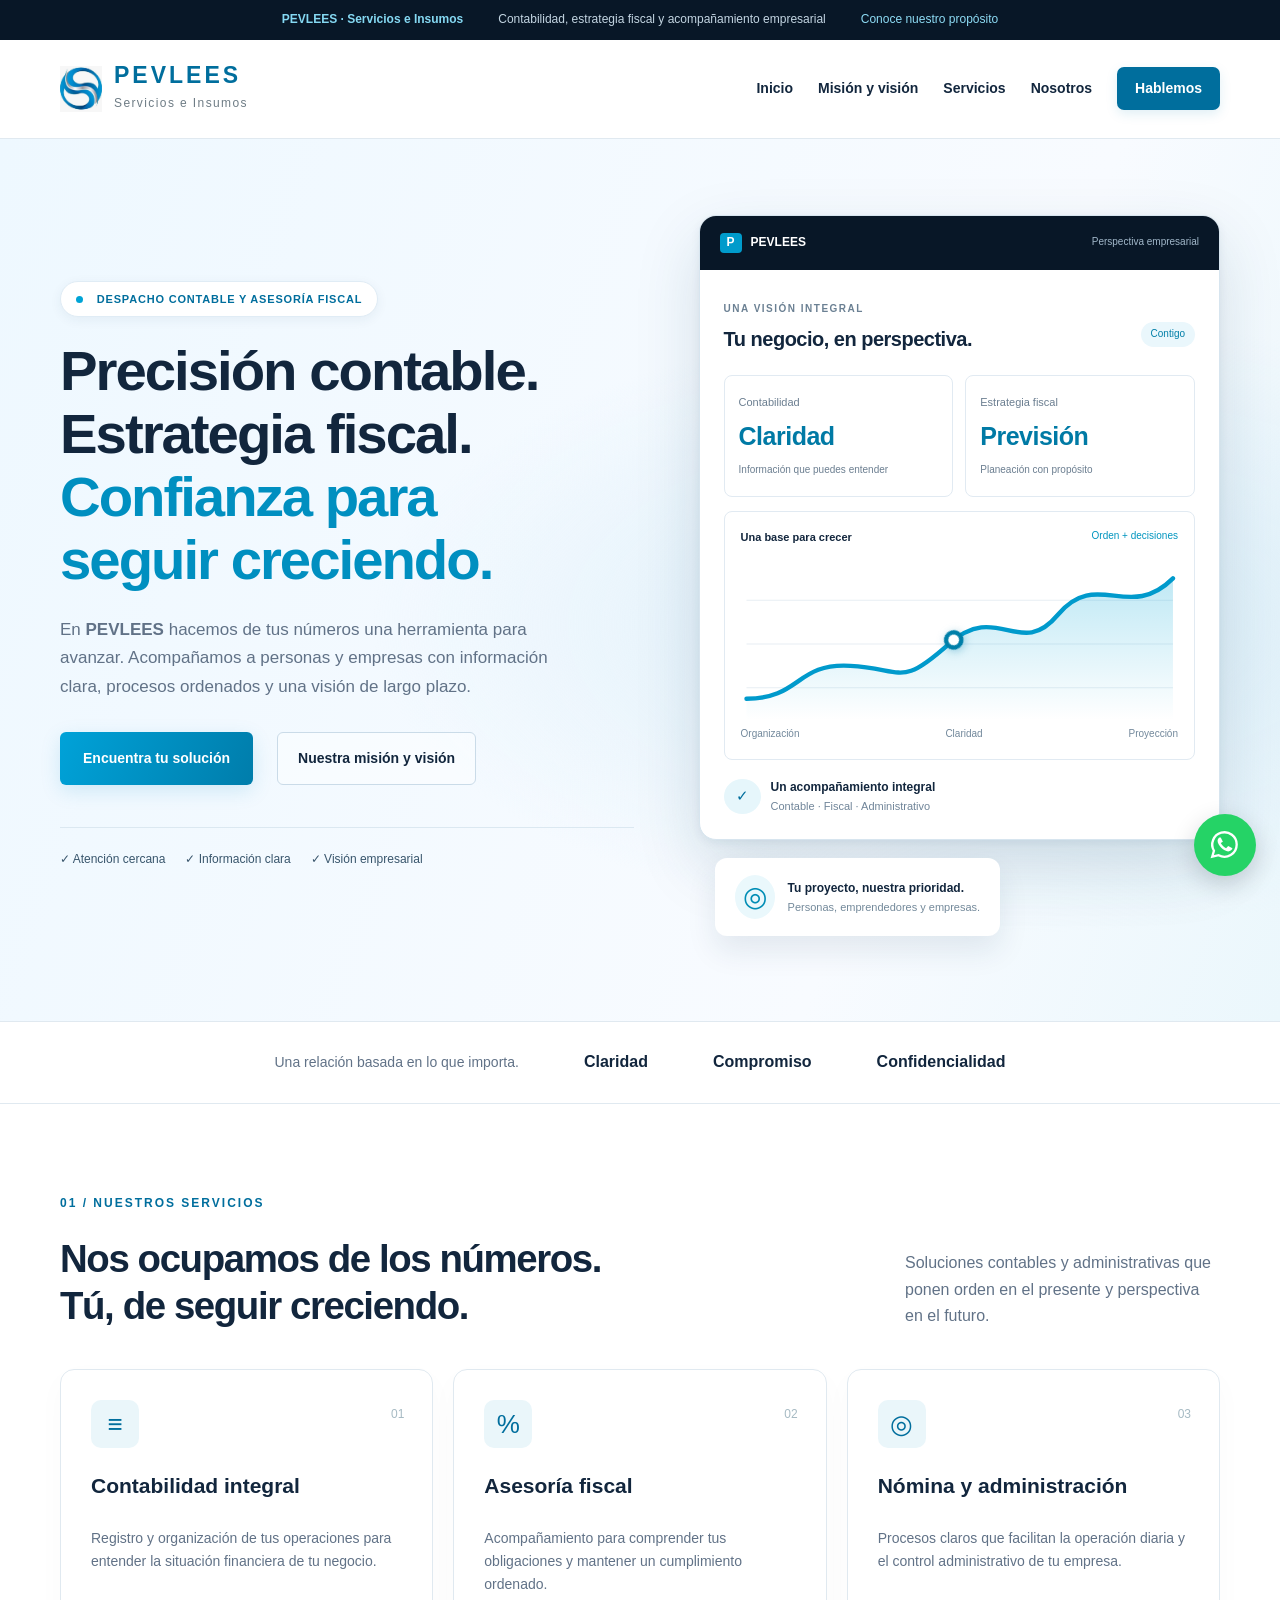
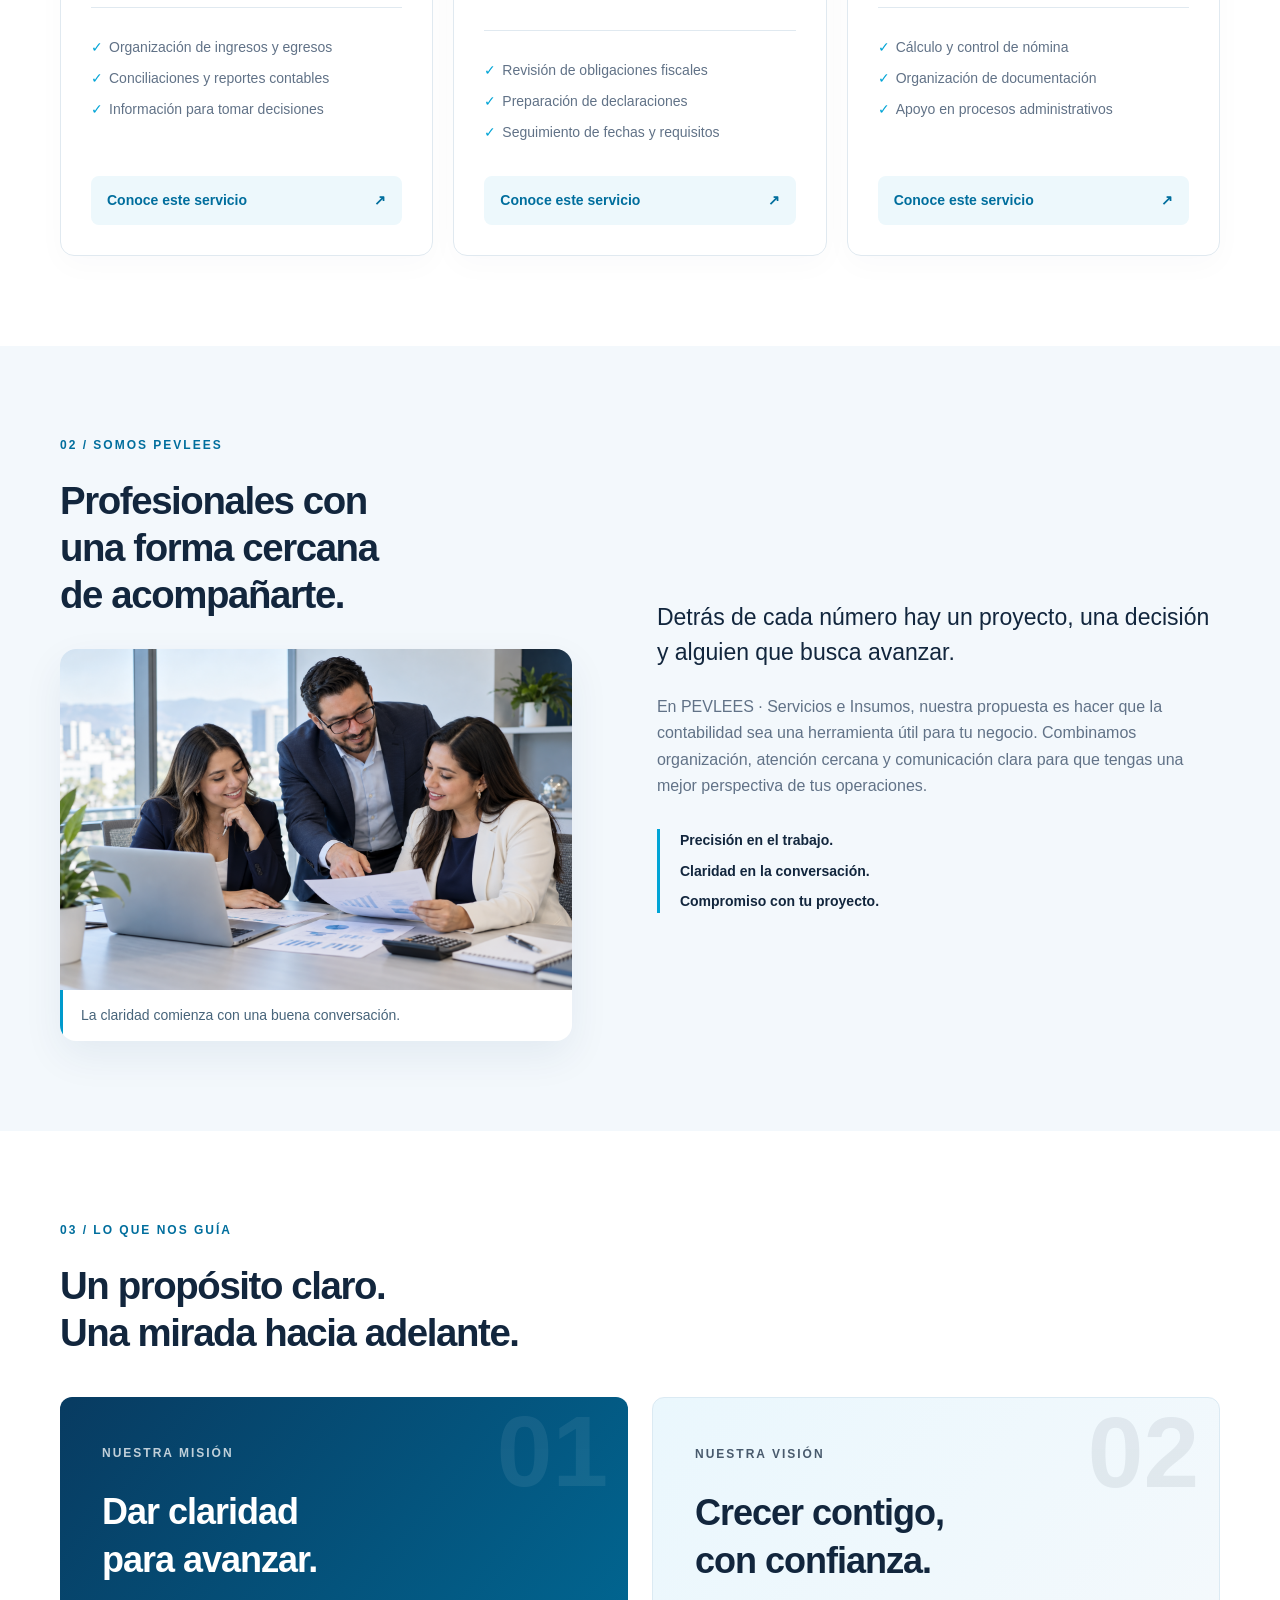
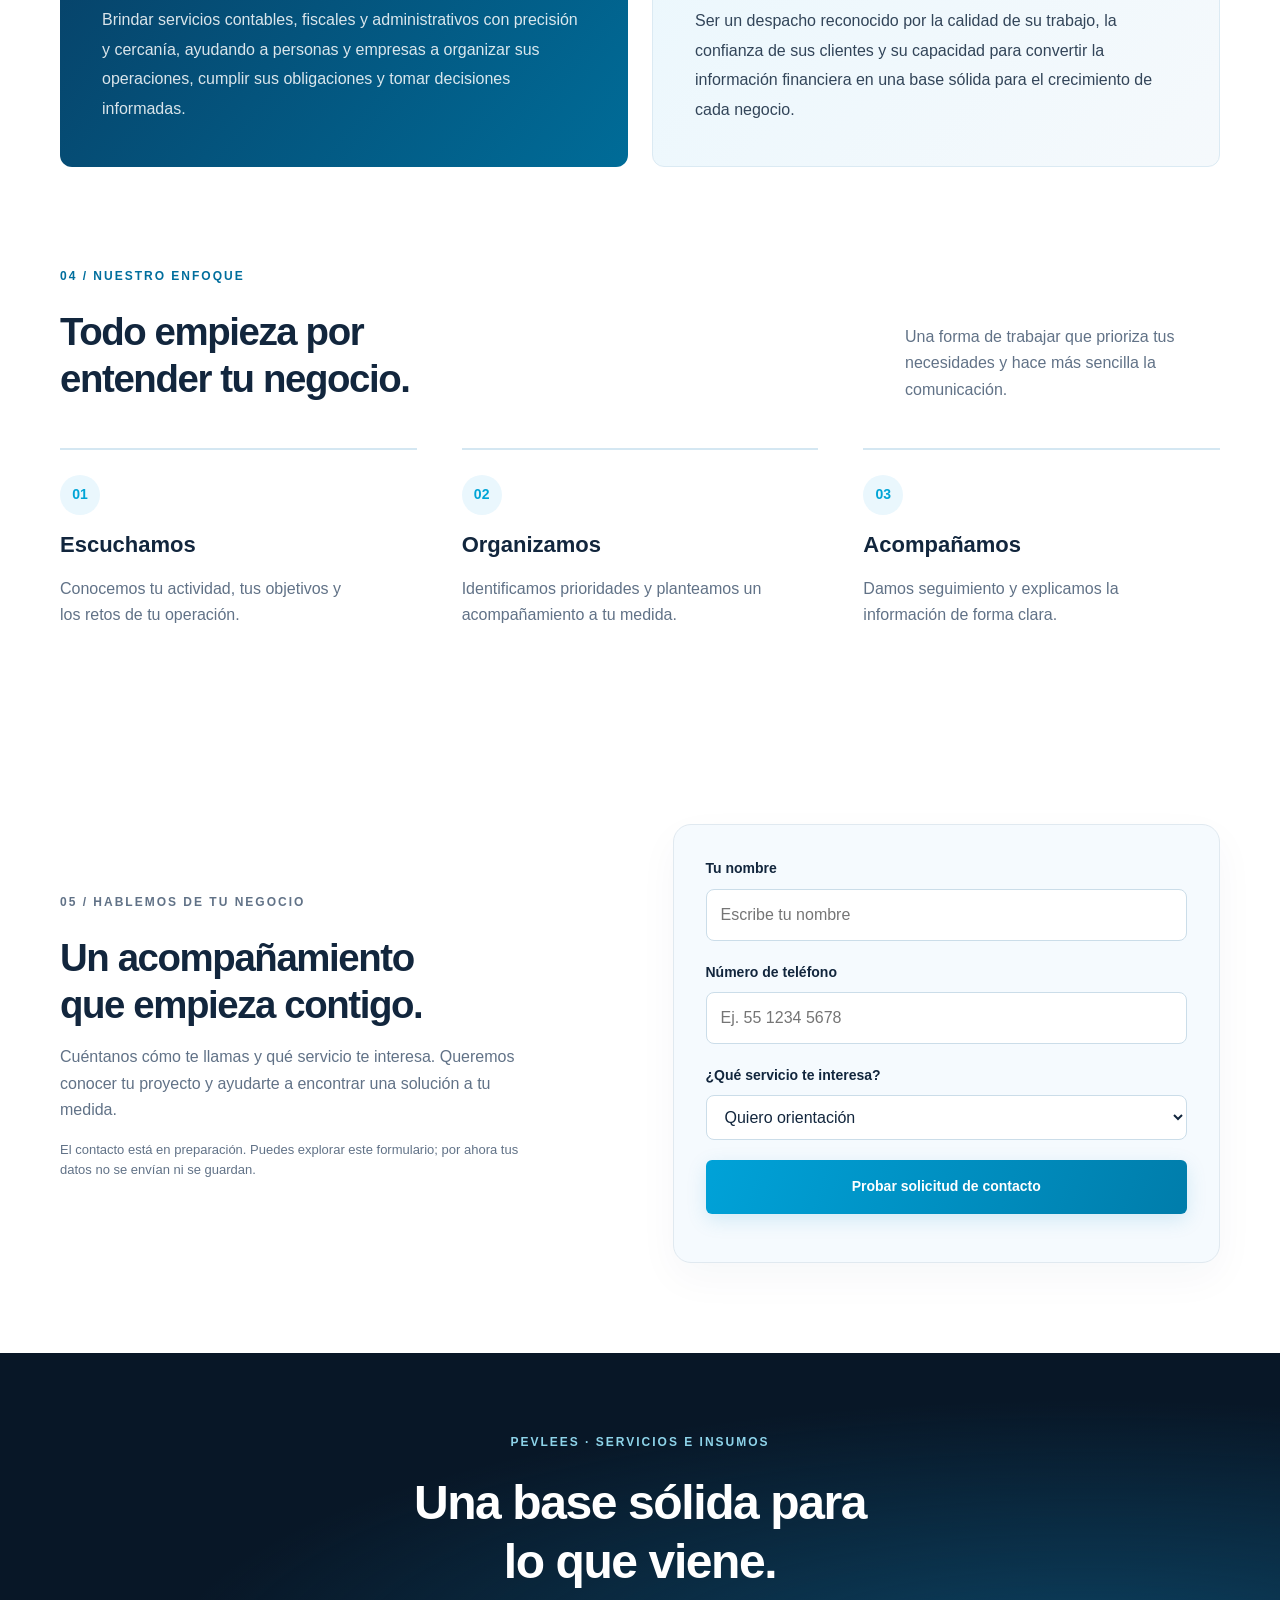
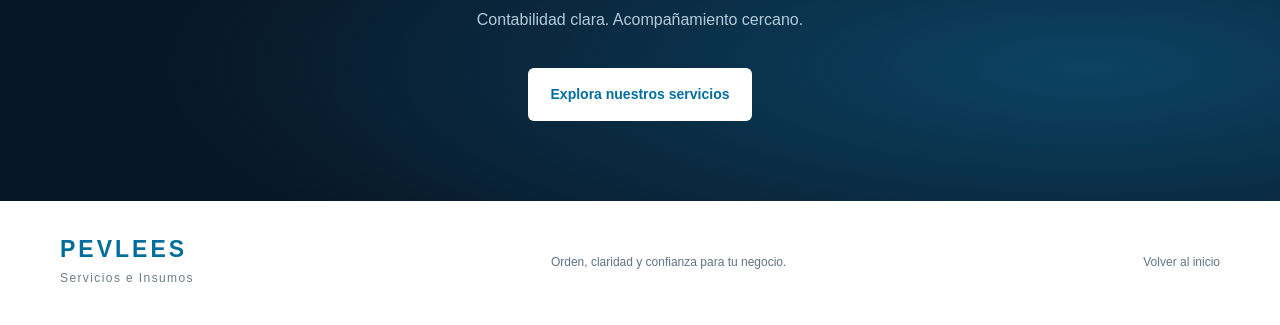
==== index.html @ 110e524c "Add files via upload" ====
<!DOCTYPE html>
<html lang="es"><head><meta charset="UTF-8"><meta name="viewport" content="width=device-width,initial-scale=1"><meta name="description" content="PEVLEES · Servicios e Insumos. Acompañamiento contable, fiscal y administrativo para tu negocio."><title>PEVLEES · Servicios e Insumos</title><link rel="icon" href="data:image/svg+xml,%3Csvg xmlns='http://www.w3.org/2000/svg' viewBox='0 0 32 32'%3E%3Crect width='32' height='32' rx='8' fill='%23006491'/%3E%3Ctext x='9' y='24' fill='white' font-size='24' font-family='Arial'%3EP%3C/text%3E%3C/svg%3E"><style>:root{--blue:#00567e;--navy:#07364d;--cyan:#009cce;--text:#193e50;--muted:#627782;--line:#dce7eb;--pale:#f2f8fa}*{box-sizing:border-box}html{scroll-behavior:smooth;scroll-padding-top:100px}body{margin:0;font-family:Inter,'Segoe UI',Arial,sans-serif;color:var(--text);background:#fff;font-size:16px;line-height:1.65}a{color:inherit;text-decoration:none}a:focus-visible{outline:3px solid var(--cyan);outline-offset:5px}header{max-width:1280px;margin:auto;padding:22px 50px;display:flex;align-items:center;justify-content:space-between;gap:30px;border-bottom:1px solid var(--line)}.brand{display:flex;align-items:center;gap:12px}.brand strong{display:block;font-size:23px;letter-spacing:3px;line-height:1.2;color:var(--blue)}.brand small{font-size:12px;letter-spacing:1.4px;color:#6e7c85}.brand-icon{display:block;width:42px;height:46px;overflow:hidden;position:relative}.brand-icon img{width:98px;max-width:none;position:absolute;left:-28px;top:-27px}nav{display:flex;gap:30px;align-items:center;font-size:14px;font-weight:600}nav a:hover,.text-link:hover{color:var(--cyan)}.nav-cta{border:1px solid #b5cdd7;padding:10px 18px;border-radius:7px}.hero{max-width:1280px;margin:auto;padding:76px 50px 68px;display:grid;grid-template-columns:1.12fr 1fr;gap:62px;align-items:center}.eyebrow{font-size:12px;font-weight:700;letter-spacing:2px;color:var(--blue);margin:0 0 22px}.eyebrow span{display:inline-block;width:7px;height:7px;background:var(--cyan);border-radius:50%;margin-right:10px}h1{font-size:clamp(42px,4.8vw,65px);line-height:1.12;letter-spacing:-2.5px;font-weight:650;margin:0 0 24px}h1 em{font-style:normal;color:var(--blue)}.intro{max-width:440px;font-size:18px;line-height:1.7;color:var(--muted);margin:0 0 30px}.actions{display:flex;align-items:center;gap:24px;flex-wrap:wrap}.button{display:inline-block;background:var(--blue);color:white;padding:14px 23px;border-radius:6px;font-size:14px;font-weight:650;transition:background .2s,transform .2s}.button:hover{background:#003e5e;transform:translateY(-2px)}.text-link{font-size:14px;font-weight:600;border-bottom:1px solid #a9c6d3;padding:8px 0}.hero-foot{display:flex;align-items:center;gap:15px;margin-top:42px;font-size:12px;color:var(--muted)}.hero-foot i{height:4px;width:4px;border-radius:50%;background:#a2b8c0}.hero-panel{background:linear-gradient(135deg,#e7f5fa,#f5f8fa);border:1px solid #e1edf1;border-radius:18px;padding:30px 28px 24px;position:relative}.logo-stage{height:320px;display:flex;align-items:center;justify-content:center;overflow:hidden;border-radius:10px;background:#f7f7f7}.logo-stage img{width:100%;max-width:365px;display:block}.panel-note{background:white;border:1px solid #e2ecf0;box-shadow:0 12px 35px #0b5b7610;border-radius:9px;display:flex;align-items:center;gap:14px;padding:18px;margin: -10px 12px 0;position:relative}.note-symbol{background:#e6f6fb;color:var(--blue);padding:5px 12px;border-radius:50%;font-size:22px}.panel-note strong{font-size:14px}.panel-note p{font-size:12px;color:var(--muted);margin:3px 0 0}.panel-label{display:block;text-align:center;letter-spacing:3px;font-size:10px;color:#72929f;margin-top:20px}.principles{background:var(--pale);border-top:1px solid var(--line);border-bottom:1px solid var(--line);display:flex;justify-content:center;align-items:center;gap:65px;padding:25px 30px}.principles p{font-size:14px;color:var(--muted);margin:0}.principles span{font-size:16px;font-weight:650}.section{max-width:1280px;padding:85px 50px;margin:auto}h2{font-size:clamp(30px,3vw,42px);font-weight:600;line-height:1.22;letter-spacing:-1.4px;margin:0}h3{line-height:1.35}.section-head{display:flex;justify-content:space-between;gap:55px;align-items:flex-end;margin-bottom:40px}.section-head>p{max-width:315px;color:var(--muted);font-size:16px;margin:0}.services{display:grid;grid-template-columns:repeat(3,1fr);gap:20px}.services article{border:1px solid var(--line);border-radius:12px;padding:30px;position:relative;transition:border-color .2s,transform .2s}.services article:hover{border-color:var(--cyan);transform:translateY(-4px)}.service-icon{display:inline-flex;align-items:center;justify-content:center;width:48px;height:48px;background:#eaf6fa;color:var(--blue);font-size:26px;border-radius:10px}.number{position:absolute;right:28px;top:35px;font-size:12px;color:#a6bac3}.services h3{font-size:21px;margin:24px 0 12px}.services p,.services li{font-size:14px;color:var(--muted)}.services ul{padding:20px 0 0;margin:20px 0 0;list-style:none;border-top:1px solid var(--line)}.services li{margin:8px 0;padding-left:18px;position:relative}.services li:before{content:'✓';position:absolute;left:0;color:var(--cyan)}.about{display:grid;grid-template-columns:1fr 1.1fr;gap:85px;background:var(--pale);max-width:none;padding-left:max(50px,calc((100vw - 1180px)/2));padding-right:max(50px,calc((100vw - 1180px)/2))}.about-copy p{color:var(--muted)}.about-copy .large{font-size:23px;line-height:1.55;color:var(--text);margin-top:0}.about-detail{margin-top:30px;padding-left:20px;border-left:3px solid var(--cyan);display:grid;gap:7px;font-size:14px;font-weight:600}.philosophy-grid{display:grid;grid-template-columns:1fr 1fr;gap:24px;margin-top:40px}.philosophy-grid article{padding:42px;border-radius:12px;background:var(--blue);color:white}.philosophy-grid article+article{background:#edf6f9;color:var(--text)}.tag{font-size:12px;letter-spacing:2px;font-weight:650;opacity:.75}.philosophy h3{font-size:34px;letter-spacing:-1px;margin:23px 0 20px}.philosophy-grid p{font-size:16px;line-height:1.85;opacity:.85;margin:0}.approach{padding-top:25px}.steps{display:grid;grid-template-columns:repeat(3,1fr);gap:45px;margin-top:45px}.steps article{border-top:1px solid var(--line);padding-top:25px}.steps span{font-size:14px;color:var(--cyan);font-weight:700}.steps h3{font-size:22px;margin:15px 0 10px}.steps p{color:var(--muted);font-size:16px;max-width:300px}.closing{text-align:center;padding:70px 24px;background:var(--navy);color:white}.closing .eyebrow{color:#8ed4ea}.closing h2{font-size:46px}.closing>p:not(.eyebrow){color:#b3cbd7}.light{background:white;color:var(--blue);margin-top:18px}.light:hover{background:#dff1f7}footer{max-width:1280px;margin:auto;display:flex;align-items:center;justify-content:space-between;gap:25px;padding:35px 50px}footer p,footer a{font-size:12px;color:var(--muted)}.skip{position:absolute;top:-100px;background:white;padding:12px;z-index:10}.skip:focus{top:10px}@media(max-width:950px){header{padding:20px 25px}nav{gap:18px}nav .nav-cta{display:none}.hero{padding:55px 30px;gap:30px}h1{font-size:48px}.logo-stage{height:280px}.principles{gap:30px;flex-wrap:wrap}.section{padding:65px 30px}.services article{padding:23px}.about{gap:40px}.section-head{gap:30px}.section-head>p{max-width:260px}footer{padding:30px}}@media(max-width:650px){html{scroll-padding-top:25px}header{flex-wrap:wrap;gap:15px}.brand strong{font-size:21px}nav{width:100%;justify-content:space-between;font-size:13px;gap:10px;padding-top:10px;border-top:1px solid var(--line)}.hero{grid-template-columns:1fr;padding:42px 24px;gap:35px}h1{font-size:48px}.hero-foot{margin-top:25px;gap:10px}.hero-panel{padding:20px}.logo-stage{height:300px}.panel-note{margin:-5px 0 0}.principles{padding:24px;gap:16px 25px;justify-content:flex-start}.principles p{width:100%}.principles span{font-size:14px}.section{padding:55px 24px}.section-head{display:block}.section-head>p{max-width:none;margin-top:20px}.services,.about,.philosophy-grid,.steps{grid-template-columns:1fr}.services article{padding:28px}.about{gap:25px}.philosophy-grid article{padding:30px}.steps{gap:15px}.steps p{max-width:none}.closing h2{font-size:37px}.closing{padding:55px 24px}footer{flex-wrap:wrap;padding:30px 24px}footer p{width:100%;margin:0;order:3}}@media(prefers-reduced-motion:reduce){html{scroll-behavior:auto}*{transition:none!important}}
:root{--blue:#006e9d;--navy:#081727;--cyan:#00a4d6;--text:#12263d;--muted:#617287;--line:#e0e9f0;--pale:#f3f8fc}.topbar{background:#081727;color:#c3d5e2;display:flex;justify-content:center;align-items:center;gap:35px;padding:10px 24px;font-size:12px}.topbar>span{color:#85d9f3;font-weight:600}.topbar p{margin:0}.topbar a{color:#8edcf5}header{max-width:1320px;padding:22px 60px}nav{gap:25px}.nav-cta{background:var(--blue);color:white;border:0;box-shadow:0 4px 12px #007daf20}.nav-cta:hover{color:white;background:var(--navy)}.hero-wrap{background:radial-gradient(ellipse at 80% 55%,#d9edf8 0,transparent 45%),linear-gradient(110deg,#eef8ff,#f8fbff 70%,#ebf7fc)}.hero{max-width:1320px;min-height:650px;padding:76px 60px 85px;gap:65px;grid-template-columns:1.1fr 1fr}.hero-badge{display:inline-block;background:white;border:1px solid #e0ecf5;box-shadow:0 3px 12px #213b5910;padding:8px 15px;border-radius:30px;letter-spacing:.8px;font-size:11px}h1{font-size:clamp(42px,4.4vw,60px);font-weight:750;letter-spacing:-2px;line-height:1.12}h1 em{color:#008fc0}.intro{font-size:17px;max-width:510px}.button{background:linear-gradient(110deg,#00a2d8,#007dab);box-shadow:0 6px 20px #008cbe25;padding:15px 23px}.text-link{border:1px solid #cadbe8;padding:14px 20px;border-radius:6px;background:#ffffff60}.hero-foot{border-top:1px solid #dbe8f1;padding-top:22px;gap:20px;flex-wrap:wrap;color:#38556c;font-size:12px}.hero-panel{border:0;background:transparent;border-radius:0;padding:0;position:relative}.dashboard{border-radius:17px;overflow:hidden;background:white;box-shadow:0 25px 65px #123b5d25,0 3px 10px #123b5d10;transform:rotate(-1deg);border:1px solid #d7e5ef}.dashboard-top{background:#081727;color:white;padding:17px 20px;display:flex;align-items:center;gap:9px;font-size:12px}.dashboard-top>span:last-child{margin-left:auto;color:#a1b7c9;font-size:10px}.dash-mark{background:#009bcb;padding:0 7px;border-radius:4px;font-weight:700}.dashboard-body{padding:24px}.dash-title{display:flex;justify-content:space-between;align-items:center;gap:10px}.dash-title small{font-size:10px;font-weight:700;letter-spacing:1.5px;color:#6b8093}.dash-title h3{font-size:20px;letter-spacing:-.5px;margin:6px 0 22px}.dash-pill{padding:4px 10px;border-radius:15px;background:#eaf7fc;color:#007fa8;font-size:10px}.dash-metrics{display:grid;grid-template-columns:1fr 1fr;gap:12px}.dash-metrics>div{border:1px solid #e1eaf2;border-radius:8px;padding:17px 14px}.dash-metrics span,.dash-metrics small{display:block;color:#6b7e90;font-size:11px}.dash-metrics strong{display:block;color:#007aa5;font-size:25px;letter-spacing:-.5px;margin:5px 0}.dash-metrics small{font-size:10px}.dash-chart{border:1px solid #e1eaf2;border-radius:8px;padding:16px;margin-top:14px}.dash-chart>div:first-child{display:flex;justify-content:space-between;gap:12px;font-size:11px}.dash-chart>div:first-child span{color:#0095bf;font-size:10px}.dash-chart svg{display:block;width:100%;height:auto;margin-top:16px}.chart-labels{display:flex;justify-content:space-between;color:#72889b;font-size:10px}.dash-bottom{display:flex;align-items:center;gap:10px;margin-top:18px}.dash-bottom strong{display:block;font-size:12px}.dash-bottom small{display:block;font-size:11px;color:#708599}.dash-bottom .note-symbol{font-size:15px}.floating-note{position:absolute;bottom:-27px;left:-25px;display:flex;gap:13px;align-items:center;background:white;padding:17px 20px;border-radius:12px;box-shadow:0 15px 30px #19395518}.floating-note>span{font-size:28px;color:#008db5;background:#eaf8fc;line-height:1;padding:8px;border-radius:50%}.floating-note strong,.floating-note small{display:block;font-size:12px}.floating-note small{font-size:11px;color:#73899a}.principles{background:white;padding:27px 30px}.section{max-width:1320px;padding:90px 60px}.section h2{font-weight:700;color:var(--text)}.services article{box-shadow:0 10px 30px #14345606;border-radius:14px}.about{max-width:none;background:#f3f8fc;padding-left:max(60px,calc((100vw - 1200px)/2));padding-right:max(60px,calc((100vw - 1200px)/2))}.philosophy-grid article{background:linear-gradient(130deg,#083b61,#006c98);position:relative;overflow:hidden;min-height:330px}.philosophy-grid article:after{content:'01';position:absolute;right:20px;top:4px;font-size:100px;line-height:1;font-weight:800;opacity:.07}.philosophy-grid article+article{background:linear-gradient(130deg,#eaf7fd,#f5f9fc);border:1px solid #dbeaf3}.philosophy-grid article+article:after{content:'02'}.philosophy-grid h3{font-size:36px;font-weight:650}.approach{padding-top:10px}.steps article{border-top:2px solid #d4e7f2}.steps span{display:inline-flex;width:40px;height:40px;align-items:center;justify-content:center;border-radius:50%;background:#eaf7fd}.closing{background:radial-gradient(ellipse at 85% 70%,#0c4363,transparent 60%),#081727;padding:80px 24px}.closing h2{font-size:48px;font-weight:700}.light{background:white;box-shadow:none}footer{max-width:1320px;padding:35px 60px}@media(max-width:950px){header{padding:20px 30px}nav{gap:15px}.hero{padding:55px 30px 75px;gap:35px;min-height:auto}h1{font-size:44px}.dashboard-body{padding:17px}.dashboard-top>span:last-child{display:none}.dash-title h3{font-size:17px}.floating-note{left:-12px;padding:14px}.section{padding:65px 30px}.topbar p{display:none}.about{gap:40px}.dash-metrics strong{font-size:22px}}@media(max-width:650px){.topbar{justify-content:space-between;gap:15px;font-size:10px}.topbar a{font-size:10px}header{padding:18px 24px}nav{font-size:12px}.hero{padding:40px 24px 65px;grid-template-columns:1fr;gap:45px}h1{font-size:44px}.hero-badge{font-size:9px;letter-spacing:.5px}.intro{font-size:16px}.hero-foot{font-size:11px;gap:10px 18px}.actions{gap:12px}.actions>a{font-size:13px}.hero-panel{margin:0 5px}.dashboard{transform:none}.dashboard-body{padding:20px}.dash-title h3{font-size:19px}.floating-note{left:-10px;bottom:-25px}.section{padding:58px 24px}.philosophy-grid h3{font-size:33px}.philosophy-grid article{min-height:0}.closing h2{font-size:38px}footer{padding:30px 24px}}
.about{align-items:center}.team-photo{margin:30px 0 0;overflow:hidden;border-radius:16px;background:white;box-shadow:0 15px 40px #123b5d12}.team-photo img{display:block;width:100%;height:auto;aspect-ratio:3/2;object-fit:cover}.team-photo figcaption{padding:14px 18px;color:#47647a;font-size:14px;border-left:3px solid #009acc}.about-copy{padding-top:35px}@media(max-width:650px){.about-copy{padding-top:0}}

button,input,select{font:inherit}button{cursor:pointer}button:focus-visible,input:focus-visible,select:focus-visible{outline:3px solid #00a4d6;outline-offset:4px}.service-more{width:100%;margin-top:24px;border:0;text-align:left;display:flex;justify-content:space-between;align-items:center;background:#edf8fc;color:#006e9d;border-radius:8px;padding:13px 16px;font-weight:650;font-size:14px}.service-more:hover{background:#d9f0fa}.service-modal{width:min(1120px,94vw);max-height:90dvh;border:0;border-radius:20px;padding:0;color:var(--text);box-shadow:0 25px 100px #08172750}.service-modal::backdrop{background:#081727b8;backdrop-filter:blur(4px)}.modal-inner{padding:48px;position:relative}.modal-close{position:absolute;right:18px;top:16px;border:1px solid var(--line);background:white;border-radius:50%;width:40px;height:40px;font-size:25px;color:var(--text)}.modal-grid{display:grid;grid-template-columns:.9fr 1.1fr;gap:42px;align-items:start}.service-visual{margin:12px 0 0}.service-visual svg{width:100%;height:auto;display:block}.service-visual figcaption{font-size:13px;color:var(--muted);margin-top:12px}.modal-copy h2{font-size:36px;padding-right:20px}.modal-copy h3{font-size:19px;margin:26px 0 10px}.modal-copy p,.modal-copy li{color:var(--muted);font-size:15px}.modal-copy ul{padding-left:22px}.modal-copy li{margin:10px 0}.modal-result{background:#f0f8fc;border-left:3px solid var(--cyan);padding:16px 20px;border-radius:8px}.modal-copy .button{border:0;margin-top:14px}.contact-section{display:grid;grid-template-columns:1fr 1fr;gap:65px;align-items:center}.contact-copy p{color:var(--muted);max-width:460px}.contact-form{padding:32px;border:1px solid var(--line);border-radius:18px;background:#f5fafe;box-shadow:0 15px 40px #123b5d0a}.contact-form label{display:block;font-size:14px;font-weight:600;margin:0 0 8px}.contact-form input,.contact-form select{width:100%;border:1px solid #cbdde9;border-radius:8px;background:white;padding:12px 14px;margin-bottom:20px;color:var(--text)}.contact-form .button{border:0;width:100%}.preview-note{font-size:13px;color:var(--muted);line-height:1.6}.form-status{font-size:14px;color:var(--blue);margin:16px 0 0}.whatsapp-bubble{position:fixed;right:24px;bottom:24px;z-index:20;background:#25d366;border:0;border-radius:50%;width:62px;height:62px;box-shadow:0 8px 25px #08172730;color:white;display:grid;place-items:center}.whatsapp-bubble svg{width:34px;height:34px}.whatsapp-panel{position:fixed;bottom:100px;right:24px;width:min(330px,calc(100vw - 32px));background:white;border:1px solid var(--line);border-radius:16px;box-shadow:0 14px 50px #08172730;z-index:21;overflow:hidden}.whatsapp-panel[hidden]{display:none}.wa-heading{background:#075e54;padding:20px;color:white;display:flex;justify-content:space-between;align-items:center}.wa-heading button{border:0;background:transparent;color:white;font-size:25px}.wa-body{padding:22px}.wa-body p{font-size:14px;color:var(--muted)}.wa-body a{display:block;text-align:center}.services article{display:flex;flex-direction:column}.services article .service-more{margin-top:auto}.services article ul{margin-bottom:24px}body.modal-open{overflow:hidden}@media(max-width:700px){.modal-inner{padding:52px 24px 28px}.modal-grid,.contact-section{grid-template-columns:1fr;gap:25px}.service-visual{max-width:320px;margin:0 auto}.modal-copy h2{font-size:30px}.contact-form{padding:24px}.whatsapp-bubble{right:16px;bottom:16px;width:56px;height:56px}.whatsapp-panel{right:16px;bottom:84px}}

/* Dashboard alignment and animated chart */
.dashboard{transform:none!important}
.floating-note{position:relative;left:auto;bottom:auto;width:fit-content;max-width:calc(100% - 16px);margin:18px 0 0 16px}
.dash-chart svg circle{filter:drop-shadow(0 2px 4px #007fa855)}
@media(max-width:950px){.floating-note{left:auto}}
@media(max-width:650px){.floating-note{left:auto;bottom:auto;margin:16px 0 0 8px;max-width:calc(100% - 8px)}}
@media(prefers-reduced-motion:reduce){.dash-chart svg circle{display:none}.dashboard,.floating-note{transform:none!important}}
</style></head><body>
<a class="skip" href="#principal">Ir al contenido</a><div class="topbar"><span>PEVLEES · Servicios e Insumos</span><p>Contabilidad, estrategia fiscal y acompañamiento empresarial</p><a href="#filosofia">Conoce nuestro propósito</a></div><header><a class="brand" href="#inicio" aria-label="PEVLEES, inicio"><span class="brand-icon"><img src="[data-uri]" alt=""></span><span><strong>PEVLEES</strong><small>Servicios e Insumos</small></span></a><nav aria-label="Navegación principal"><a href="#inicio">Inicio</a><a href="#filosofia">Misión y visión</a><a href="#servicios">Servicios</a><a href="#nosotros">Nosotros</a><a class="nav-cta" href="#contacto">Hablemos</a></nav></header>
<main id="principal"><div class="hero-wrap"><section id="inicio" class="hero"><div class="hero-copy"><p class="eyebrow hero-badge"><span></span> DESPACHO CONTABLE Y ASESORÍA FISCAL</p><h1>Precisión contable.<br>Estrategia fiscal.<br><em>Confianza para<br>seguir creciendo.</em></h1><p class="intro">En <strong>PEVLEES</strong> hacemos de tus números una herramienta para avanzar. Acompañamos a personas y empresas con información clara, procesos ordenados y una visión de largo plazo.</p><div class="actions"><a class="button" href="#servicios">Encuentra tu solución</a><a class="text-link" href="#filosofia">Nuestra misión y visión</a></div><div class="hero-foot"><span>✓ Atención cercana</span><span>✓ Información clara</span><span>✓ Visión empresarial</span></div></div><div class="hero-panel"><div class="dashboard"><div class="dashboard-top"><span class="dash-mark">P</span><strong>PEVLEES</strong><span>Perspectiva empresarial</span></div><div class="dashboard-body"><div class="dash-title"><div><small>UNA VISIÓN INTEGRAL</small><h3>Tu negocio, en perspectiva.</h3></div><span class="dash-pill">Contigo</span></div><div class="dash-metrics"><div><span>Contabilidad</span><strong>Claridad</strong><small>Información que puedes entender</small></div><div><span>Estrategia fiscal</span><strong>Previsión</strong><small>Planeación con propósito</small></div></div><div class="dash-chart"><div><strong>Una base para crecer</strong><span>Orden + decisiones</span></div><svg viewBox="0 0 400 150" role="img" aria-label="Diagrama conceptual: organización, claridad y proyección"><defs><linearGradient id="area" x1="0" y1="0" x2="0" y2="1"><stop stop-color="#00a5d6" stop-opacity=".25"/><stop offset="1" stop-color="#00a5d6" stop-opacity="0"/></linearGradient></defs><path d="M5 35H395M5 75H395M5 115H395" stroke="#e7eef3" fill="none"/><path d="M5 125C55 125 50 92 100 95S145 115 190 75S255 90 290 48S355 55 395 15V145H5Z" fill="url(#area)"/><path id="chart-line" d="M5 125C55 125 50 92 100 95S145 115 190 75S255 90 290 48S355 55 395 15" fill="none" stroke="#009acc" stroke-width="4" stroke-linecap="round"/><circle r="7" fill="white" stroke="#007fa8" stroke-width="4" aria-hidden="true"><animateMotion dur="7s" repeatCount="indefinite" rotate="auto"><mpath href="#chart-line"/></animateMotion></circle></svg><div class="chart-labels"><span>Organización</span><span>Claridad</span><span>Proyección</span></div></div><div class="dash-bottom"><span class="note-symbol">✓</span><div><strong>Un acompañamiento integral</strong><small>Contable · Fiscal · Administrativo</small></div></div></div></div><div class="floating-note"><span>◎</span><div><strong>Tu proyecto, nuestra prioridad.</strong><small>Personas, emprendedores y empresas.</small></div></div></div></section></div>
<div class="principles"><p>Una relación basada en lo que importa.</p><span>Claridad</span><span>Compromiso</span><span>Confidencialidad</span></div>
<section class="section" id="servicios"><div class="section-head"><div><p class="eyebrow">01 / NUESTROS SERVICIOS</p><h2>Nos ocupamos de los números.<br>Tú, de seguir creciendo.</h2></div><p>Soluciones contables y administrativas que ponen orden en el presente y perspectiva en el futuro.</p></div><div class="services"><article><span class="service-icon">≡</span><span class="number">01</span><h3>Contabilidad integral</h3><p>Registro y organización de tus operaciones para entender la situación financiera de tu negocio.</p><ul><li>Organización de ingresos y egresos</li><li>Conciliaciones y reportes contables</li><li>Información para tomar decisiones</li></ul><button class="service-more" type="button" data-service="0" aria-haspopup="dialog">Conoce este servicio <span aria-hidden="true">↗</span></button></article><article><span class="service-icon">%</span><span class="number">02</span><h3>Asesoría fiscal</h3><p>Acompañamiento para comprender tus obligaciones y mantener un cumplimiento ordenado.</p><ul><li>Revisión de obligaciones fiscales</li><li>Preparación de declaraciones</li><li>Seguimiento de fechas y requisitos</li></ul><button class="service-more" type="button" data-service="1" aria-haspopup="dialog">Conoce este servicio <span aria-hidden="true">↗</span></button></article><article><span class="service-icon">◎</span><span class="number">03</span><h3>Nómina y administración</h3><p>Procesos claros que facilitan la operación diaria y el control administrativo de tu empresa.</p><ul><li>Cálculo y control de nómina</li><li>Organización de documentación</li><li>Apoyo en procesos administrativos</li></ul><button class="service-more" type="button" data-service="2" aria-haspopup="dialog">Conoce este servicio <span aria-hidden="true">↗</span></button></article></div></section>
<section class="about section" id="nosotros"><div><p class="eyebrow">02 / SOMOS PEVLEES</p><h2>Profesionales con<br>una forma cercana<br>de acompañarte.</h2><figure class="team-photo"><img src="[data-uri]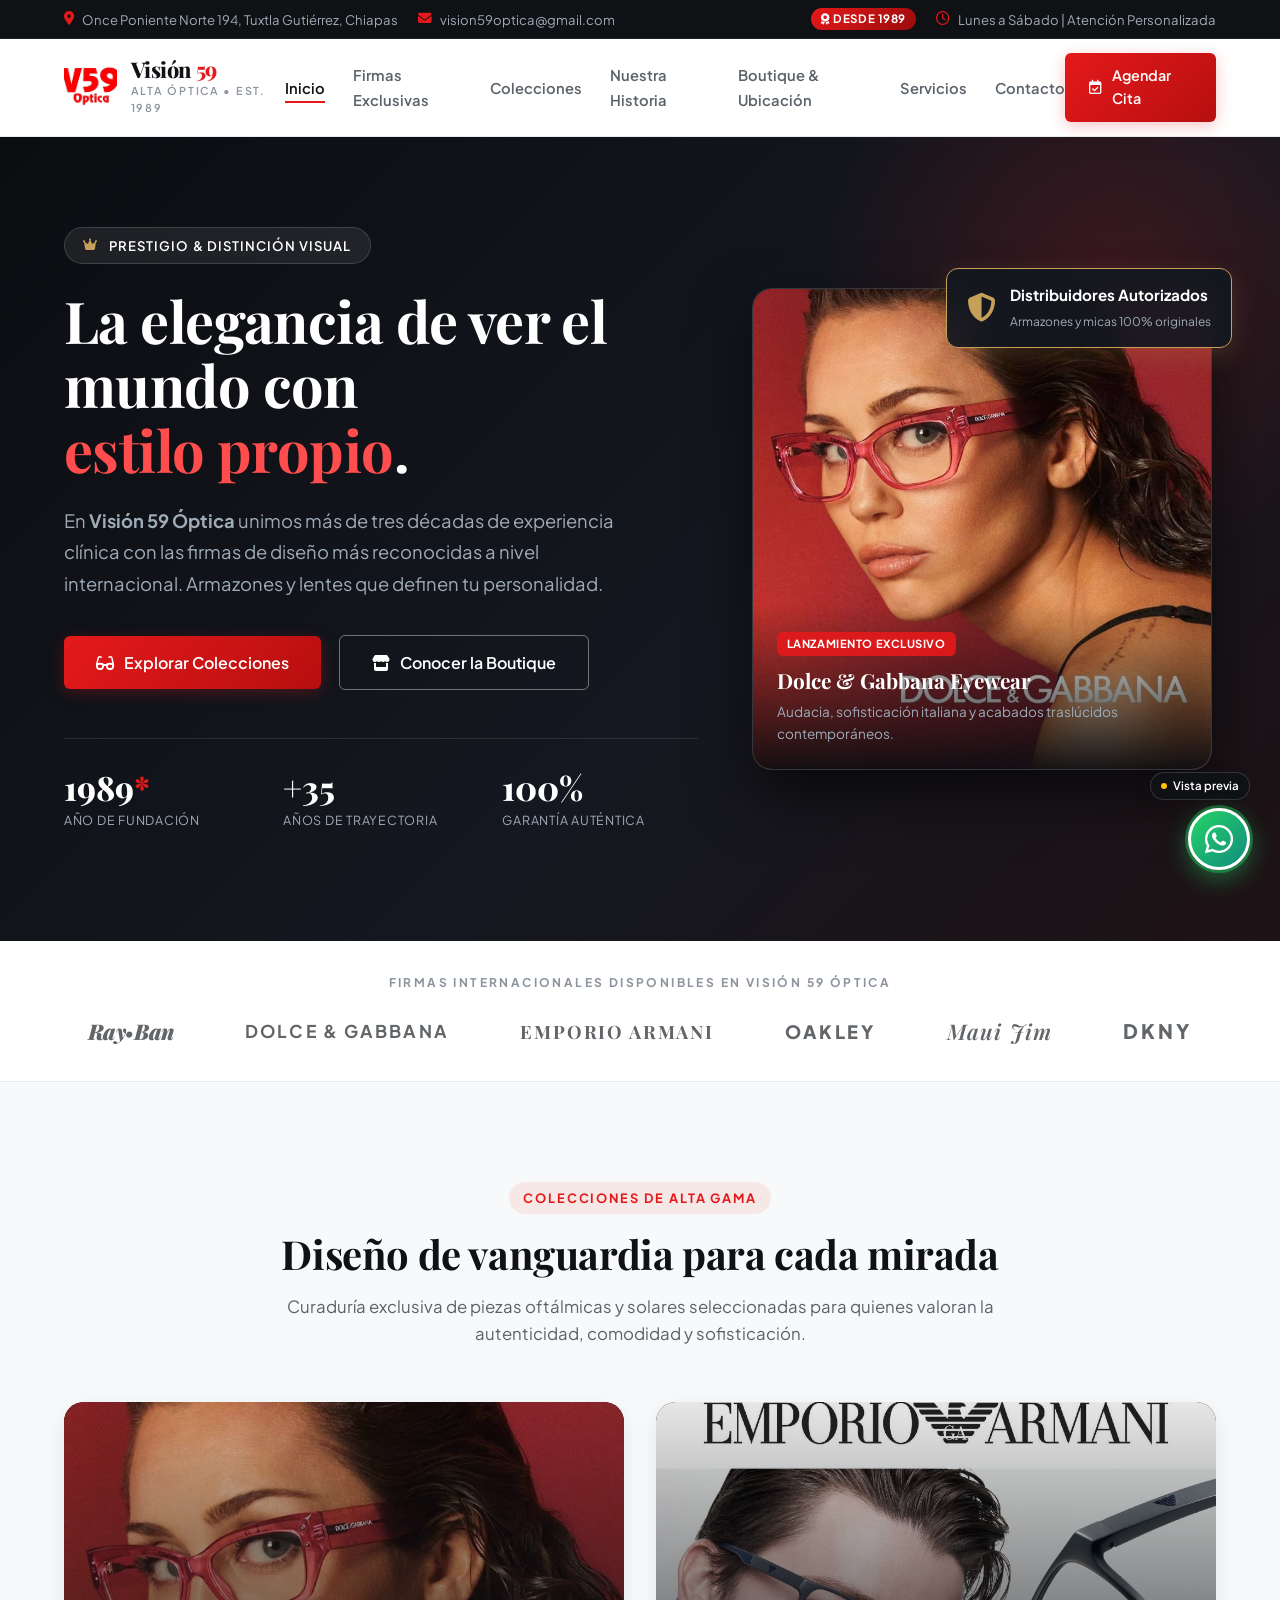
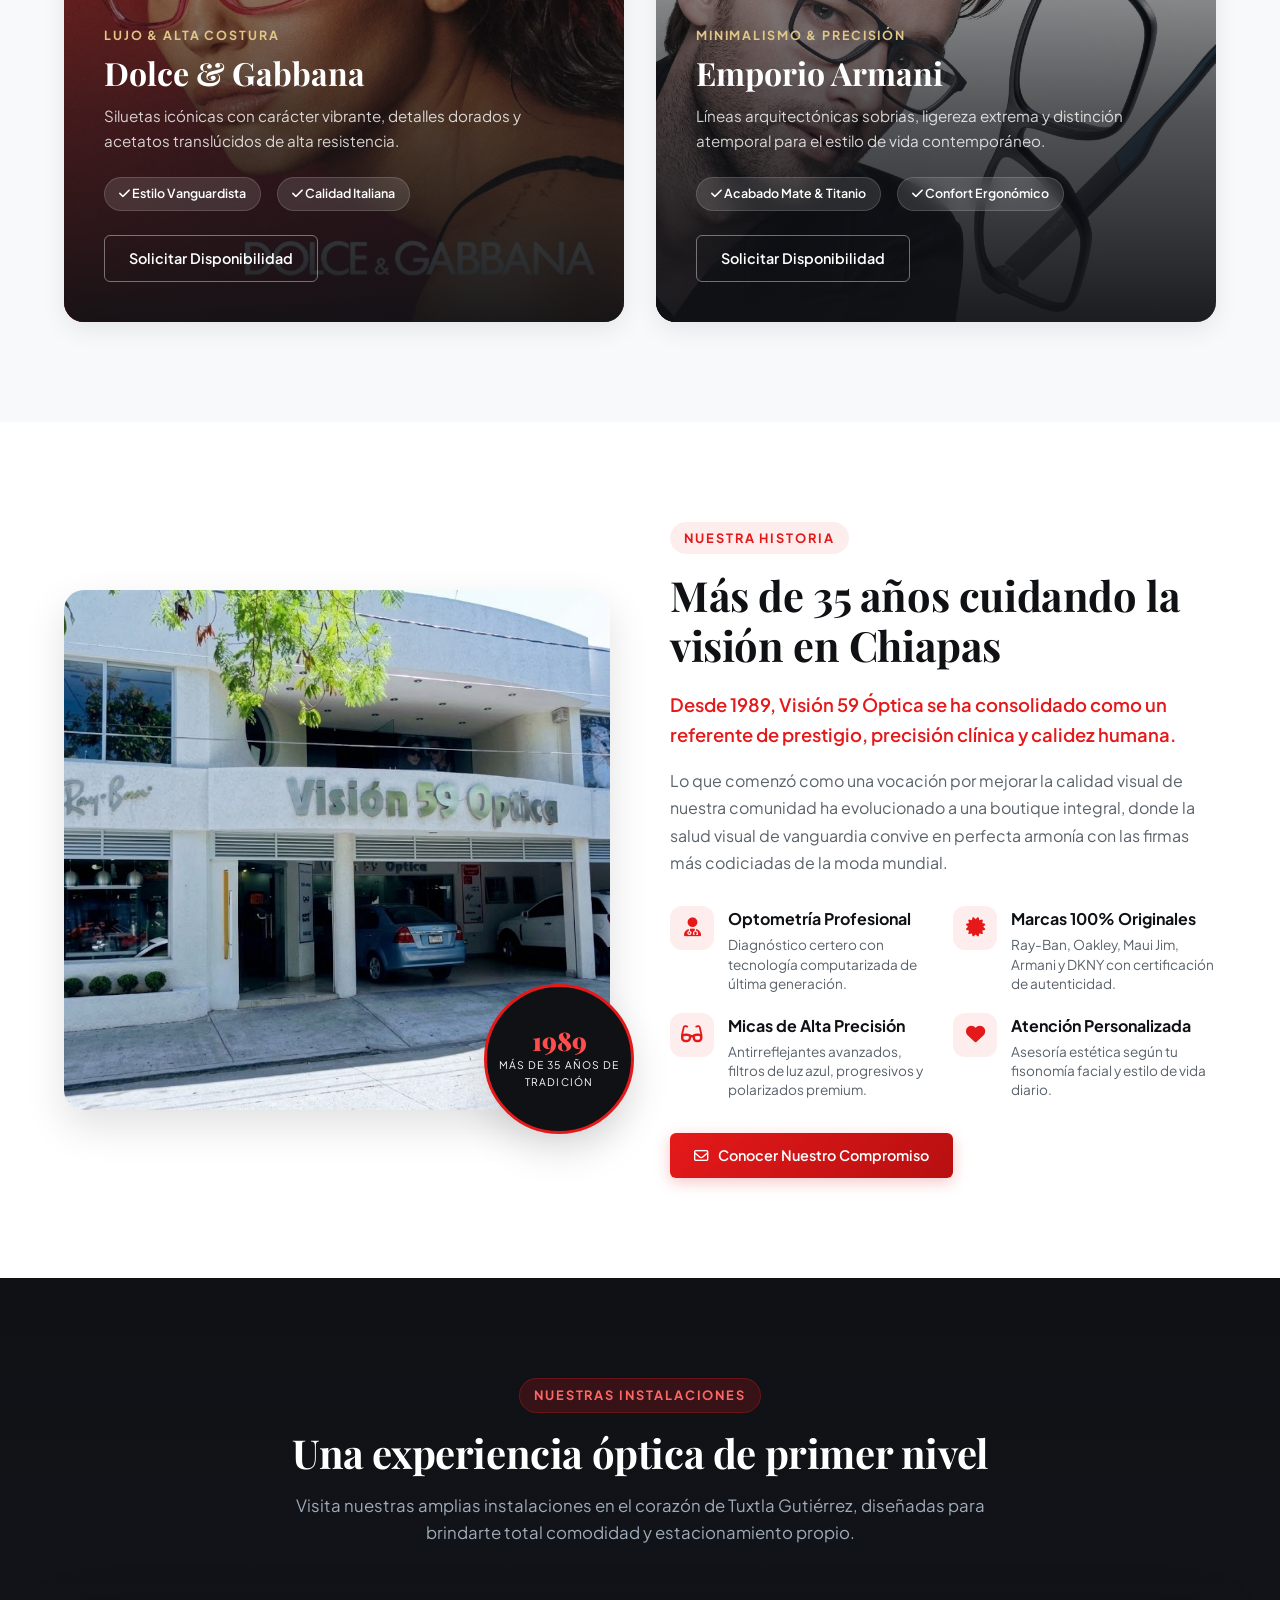
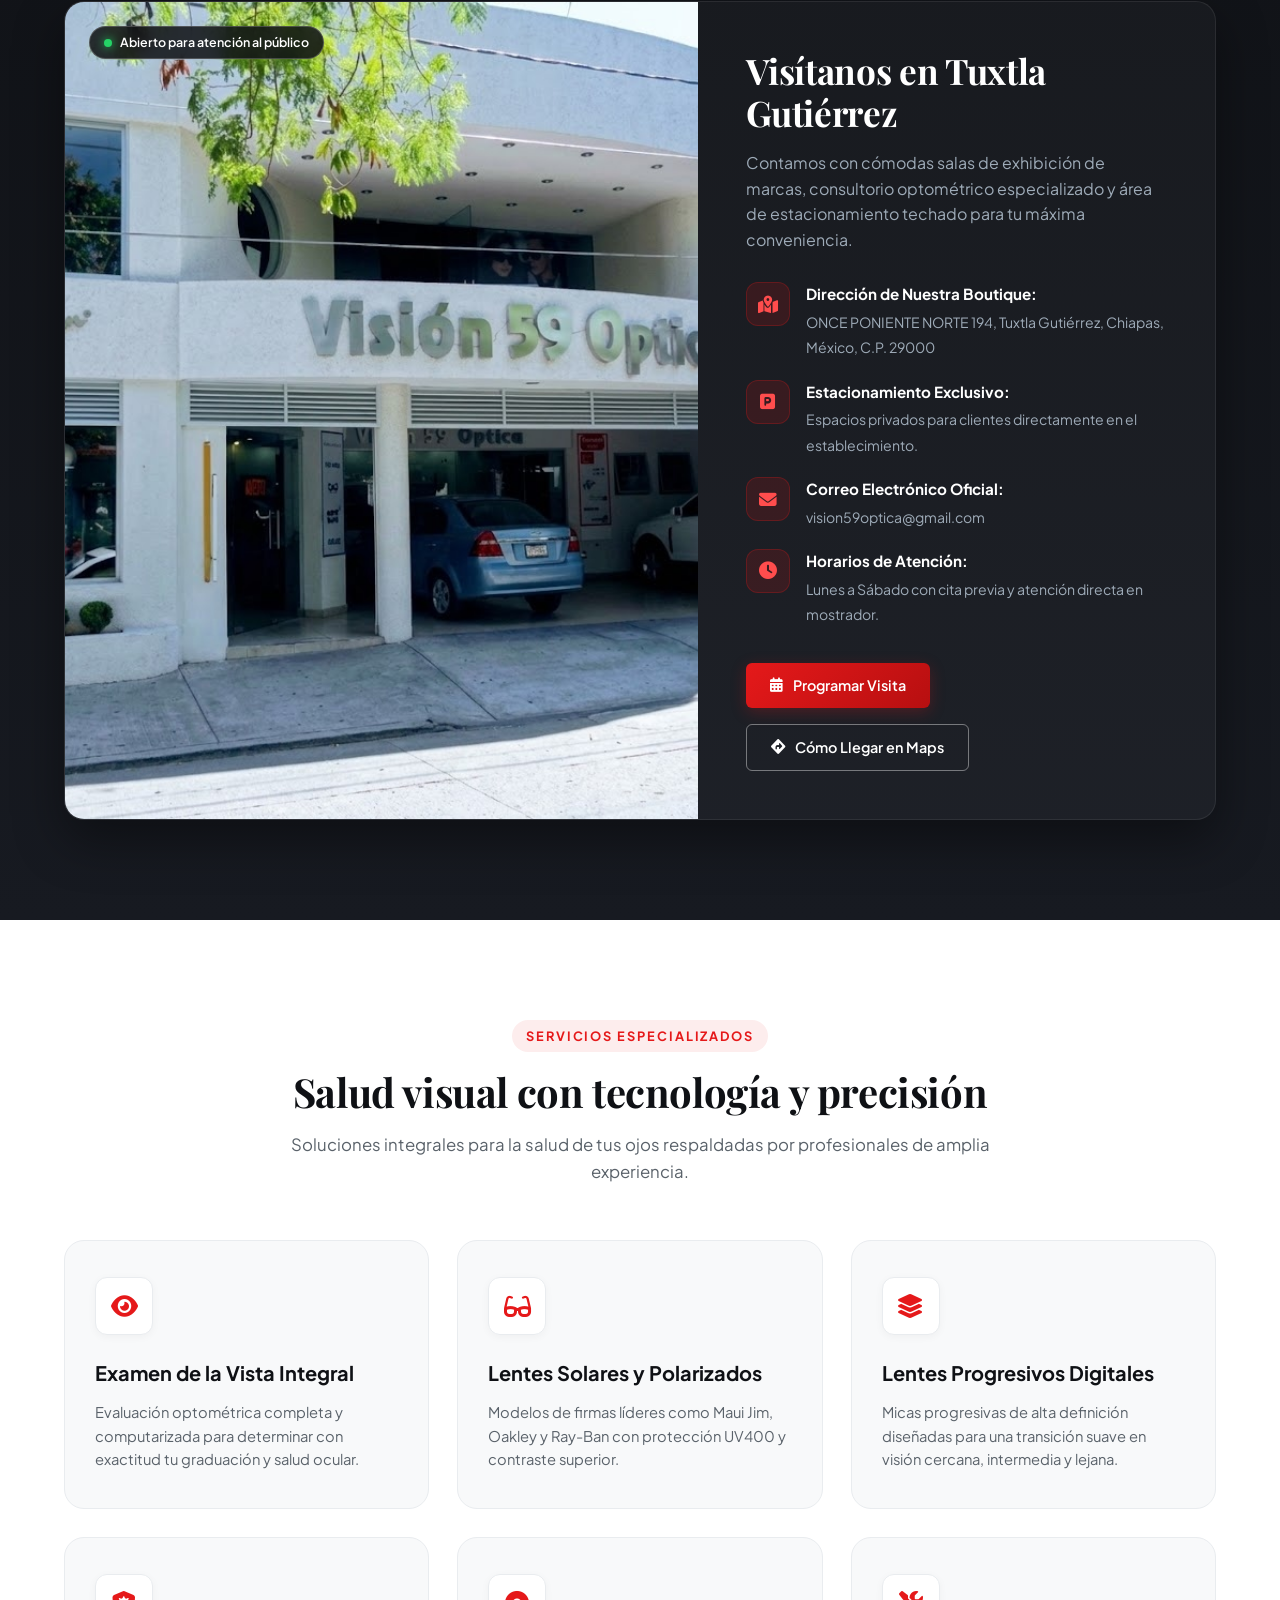
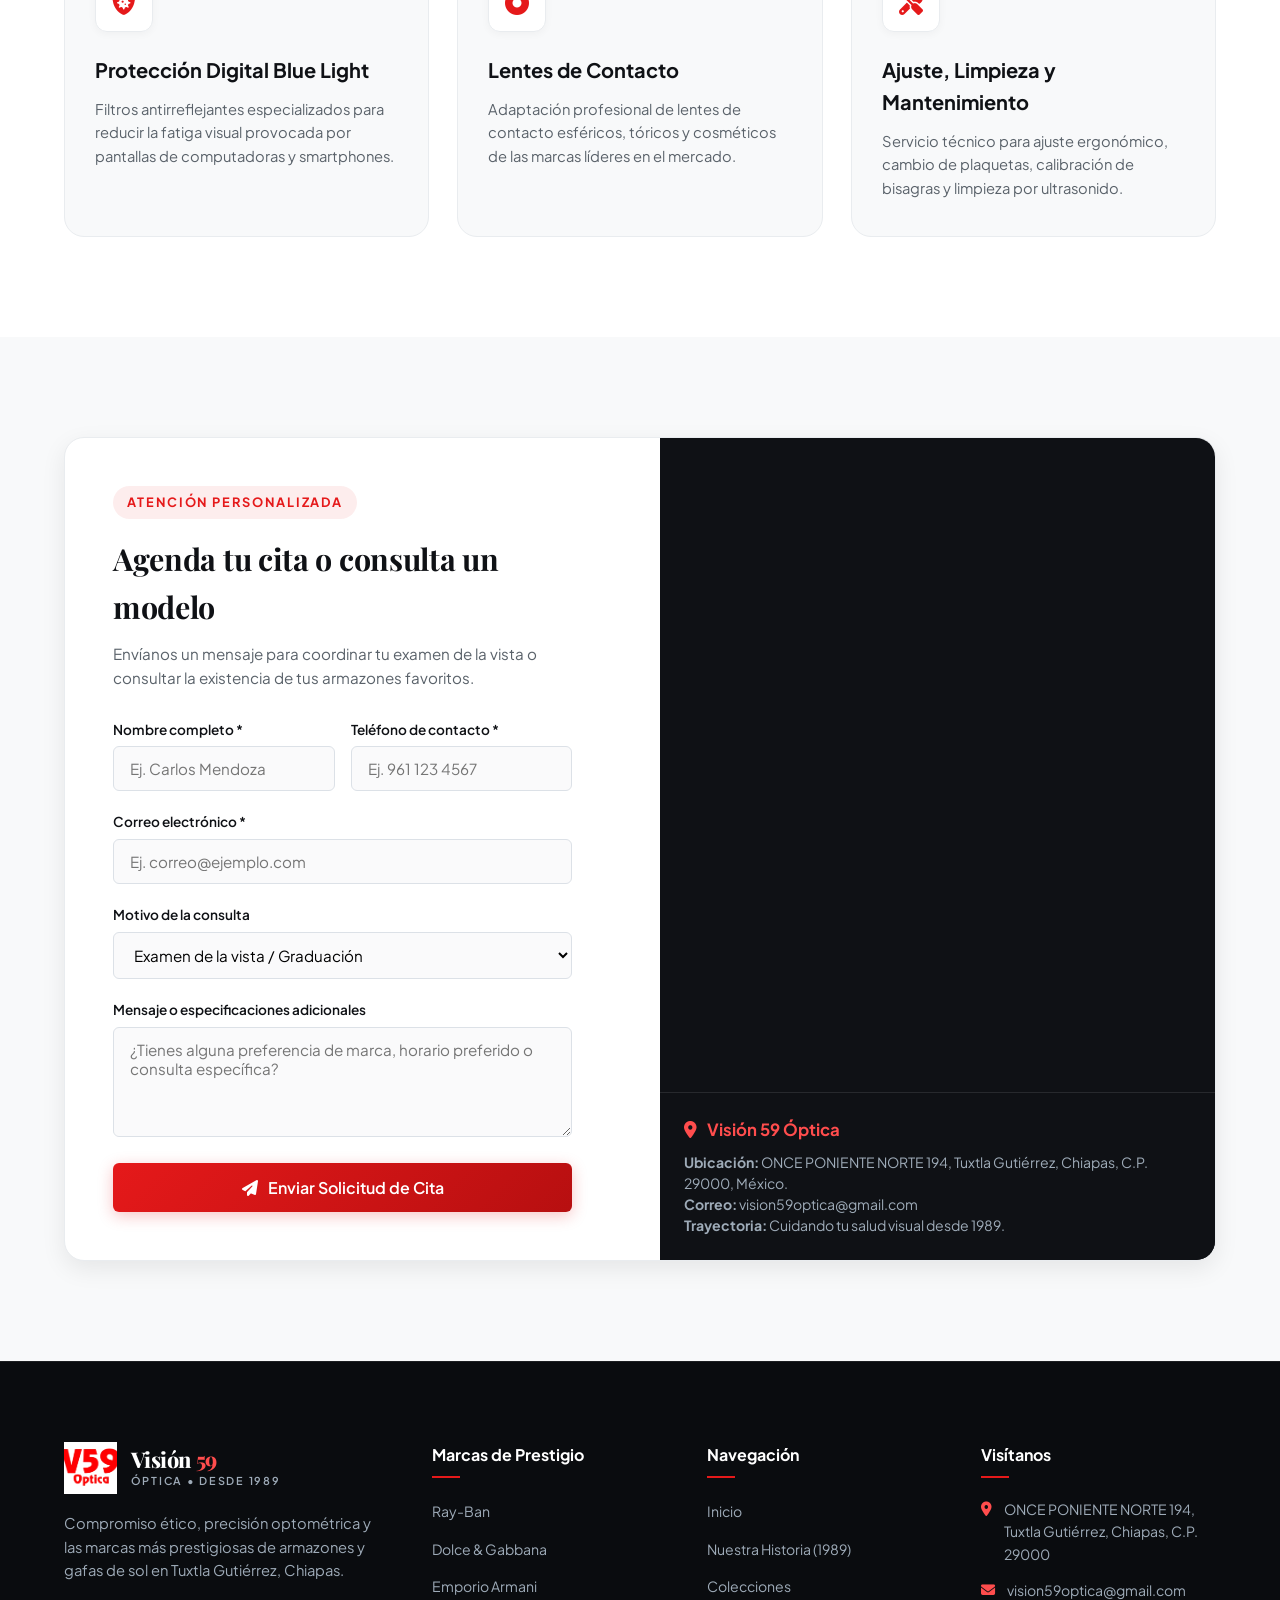
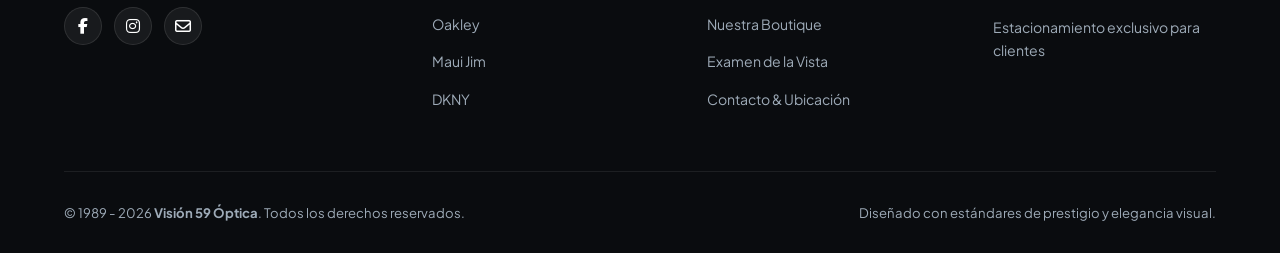
